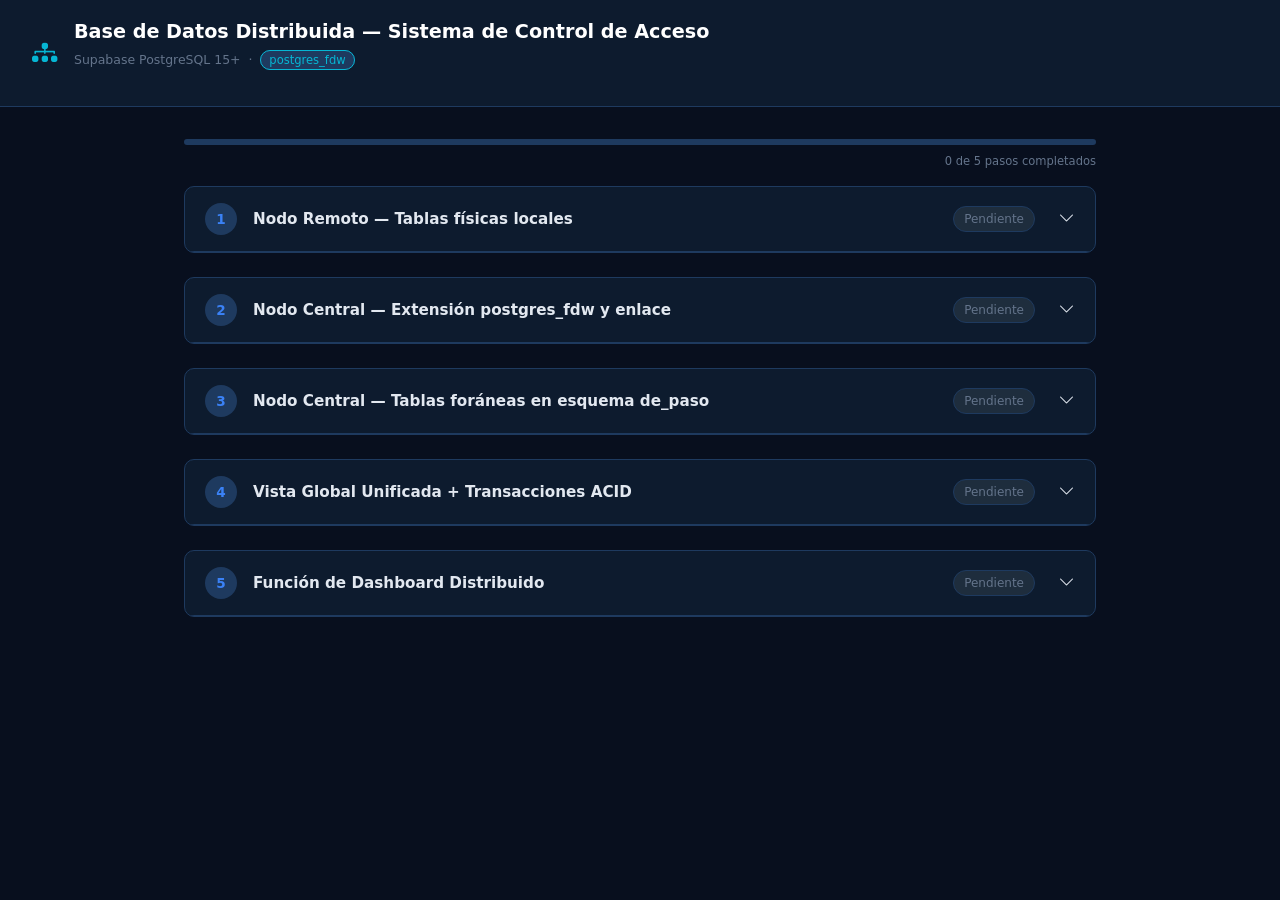
==== basedatoscon.html @ 4af04787 "base" ====
<!DOCTYPE html>
<html lang="es">
<head>
    <meta charset="UTF-8">
    <title>BD Distribuida</title>
    <link href="https://cdn.jsdelivr.net/npm/bootstrap@5.3.3/dist/css/bootstrap.min.css" rel="stylesheet">
    <link rel="stylesheet" href="https://cdn.jsdelivr.net/npm/bootstrap-icons@1.11.3/font/bootstrap-icons.min.css">
    <style>
        :root {
            --bg: #080f1e;
            --panel: #0d1b2e;
            --border: #1e3a5f;
            --accent: #3b82f6;
            --accent2: #06b6d4;
            --success: #10b981;
            --warn: #f59e0b;
            --danger: #ef4444;
            --muted: #64748b;
            --text: #e2e8f0;
        }
        * { box-sizing: border-box; margin: 0; padding: 0; }
        body { background: var(--bg); color: var(--text); font-family: 'Segoe UI', system-ui, sans-serif; min-height: 100vh; }

        header { background: var(--panel); border-bottom: 1px solid var(--border); padding: 1.25rem 2rem; display: flex; align-items: center; gap: 1rem; }
        header i { font-size: 1.6rem; color: var(--accent2); }
        header h1 { font-size: 1.2rem; font-weight: 600; color: #fff; }
        header p { font-size: 0.78rem; color: var(--muted); margin-top: 2px; }
        .badge-alumno { background: #1e3a5f; color: var(--accent2); font-size: 0.72rem; padding: 2px 8px; border-radius: 20px; border: 1px solid var(--accent2); }

        main { max-width: 960px; margin: 2rem auto; padding: 0 1.5rem 4rem; }

        .step-card { background: var(--panel); border: 1px solid var(--border); border-radius: 10px; margin-bottom: 1.5rem; overflow: hidden; }
        .step-header { display: flex; align-items: center; gap: 1rem; padding: 1rem 1.25rem; border-bottom: 1px solid var(--border); cursor: pointer; user-select: none; }
        .step-num { width: 32px; height: 32px; border-radius: 50%; background: #1e3a5f; color: var(--accent); font-weight: 700; font-size: 0.85rem; display: flex; align-items: center; justify-content: center; flex-shrink: 0; }
        .step-title { flex: 1; font-weight: 600; font-size: 0.95rem; }
        .step-status { font-size: 0.75rem; padding: 3px 10px; border-radius: 20px; background: #1e2d3d; color: var(--muted); border: 1px solid var(--border); }
        .step-status.ok { background: #052e16; color: var(--success); border-color: var(--success); }
        .step-status.running { background: #1c1a07; color: var(--warn); border-color: var(--warn); }
        .step-status.error { background: #2d0a0a; color: var(--danger); border-color: var(--danger); }

        .step-body { padding: 1.25rem; display: none; }
        .step-body.open { display: block; }

        .step-desc { font-size: 0.85rem; color: var(--muted); margin-bottom: 1rem; line-height: 1.6; }

        pre { background: #020a14; border: 1px solid var(--border); border-radius: 6px; padding: 1rem; font-size: 0.75rem; color: #7dd3fc; overflow-x: auto; margin-bottom: 1rem; white-space: pre-wrap; }

        .btn-run { background: var(--accent); color: #fff; border: none; border-radius: 6px; padding: 0.5rem 1.25rem; font-size: 0.85rem; font-weight: 600; cursor: pointer; display: inline-flex; align-items: center; gap: 6px; transition: background 0.2s; }
        .btn-run:hover { background: #2563eb; }
        .btn-run:disabled { background: #1e3a5f; color: var(--muted); cursor: not-allowed; }

        .btn-copy { background: transparent; color: var(--muted); border: 1px solid var(--border); border-radius: 6px; padding: 0.4rem 0.9rem; font-size: 0.78rem; cursor: pointer; margin-left: 0.5rem; transition: color 0.2s, border-color 0.2s; }
        .btn-copy:hover { color: var(--accent2); border-color: var(--accent2); }

        .log-box { background: #020a14; border: 1px solid var(--border); border-radius: 6px; padding: 0.75rem 1rem; font-size: 0.78rem; font-family: monospace; min-height: 48px; color: #94a3b8; margin-top: 1rem; display: none; }
        .log-box.visible { display: block; }
        .log-ok { color: var(--success); }
        .log-err { color: var(--danger); }
        .log-info { color: var(--accent2); }

        .input-custom { background: #020a14; border: 1px solid var(--border); border-radius: 6px; padding: 0.5rem 0.75rem; color: var(--text); font-size: 0.85rem; width: 100%; margin-bottom: 0.75rem; }
        .input-custom:focus { outline: none; border-color: var(--accent); }
        label { font-size: 0.78rem; color: var(--muted); margin-bottom: 4px; display: block; }

        .info-box { background: #0a1929; border-left: 3px solid var(--accent); border-radius: 0 6px 6px 0; padding: 0.75rem 1rem; font-size: 0.82rem; color: #93c5fd; margin-bottom: 1rem; }
        .warn-box { background: #1a1200; border-left: 3px solid var(--warn); border-radius: 0 6px 6px 0; padding: 0.75rem 1rem; font-size: 0.82rem; color: #fcd34d; margin-bottom: 1rem; }

        .divider { border: none; border-top: 1px solid var(--border); margin: 0.75rem 0; }

        .chip { display: inline-block; background: #1e3a5f; color: var(--accent2); font-size: 0.7rem; padding: 2px 8px; border-radius: 20px; margin-right: 4px; margin-bottom: 4px; }

        .progress-bar-wrap { background: #1e3a5f; border-radius: 20px; height: 6px; margin-top: 1.5rem; margin-bottom: 0.5rem; overflow: hidden; }
        .progress-bar-fill { height: 100%; background: linear-gradient(90deg, var(--accent), var(--accent2)); border-radius: 20px; transition: width 0.4s; }
        .progress-label { font-size: 0.72rem; color: var(--muted); text-align: right; }
    </style>
</head>
<body>

<header>
    <i class="bi bi-diagram-3-fill"></i>
    <div>
        <h1>Base de Datos Distribuida — Sistema de Control de Acceso</h1>
        <p>Supabase PostgreSQL 15+ &nbsp;·&nbsp; <span class="badge-alumno">postgres_fdw</span></p>
    </div>
</header>

<main>

    <div class="progress-bar-wrap">
        <div class="progress-bar-fill" id="progressBar" style="width:0%"></div>
    </div>
    <p class="progress-label" id="progressLabel">0 de 5 pasos completados</p>

    <!-- PASO 1 -->
    <div class="step-card">
        <div class="step-header" onclick="toggleStep('s1')">
            <div class="step-num">1</div>
            <div class="step-title">Nodo Remoto — Tablas físicas locales</div>
            <span class="step-status" id="status-s1">Pendiente</span>
            <i class="bi bi-chevron-down ms-2" id="icon-s1"></i>
        </div>
        <div class="step-body" id="body-s1">
            <p class="step-desc">
                Crea las tablas físicas en el <strong>Nodo Remoto (Sucursal)</strong>. 
                Estas no dependen del nodo central y almacenan los fragmentos horizontales 
                de estudiantes remotos y los datos biométricos pesados (fotos y encodings).
            </p>
            <div class="info-box"><i class="bi bi-info-circle"></i> Ejecuta este bloque en el SQL Editor del <strong>proyecto Supabase del Nodo Remoto</strong>.</div>
            <span class="chip">Fragmentación Horizontal</span>
            <span class="chip">Fragmentación Vertical</span>
            <pre id="sql-s1">-- Fragmento Horizontal: Alumnos asignados a la sucursal remota
CREATE TABLE IF NOT EXISTS public.estudiantes_remotos (
  matricula   text PRIMARY KEY,
  persona_id  integer,
  carrera     text NOT NULL,
  semestre    integer NOT NULL,
  estado      text NOT NULL,
  nombre      character varying DEFAULT ''
);

-- Fragmento Vertical: Datos pesados de autenticación biométrica
CREATE TABLE IF NOT EXISTS public.personas_biometria_remota (
  id            integer PRIMARY KEY,
  foto_url      text,
  foto_encoding text
);</pre>
            <button class="btn-run" onclick="ejecutarPaso('s1')"><i class="bi bi-play-fill"></i> Marcar como ejecutado</button>
            <button class="btn-copy" onclick="copiarSQL('sql-s1')"><i class="bi bi-clipboard"></i> Copiar SQL</button>
            <div class="log-box" id="log-s1"></div>
        </div>
    </div>

    <!-- PASO 2 -->
    <div class="step-card">
        <div class="step-header" onclick="toggleStep('s2')">
            <div class="step-num">2</div>
            <div class="step-title">Nodo Central — Extensión postgres_fdw y enlace</div>
            <span class="step-status" id="status-s2">Pendiente</span>
            <i class="bi bi-chevron-down ms-2" id="icon-s2"></i>
        </div>
        <div class="step-body" id="body-s2">
            <p class="step-desc">
                Instala la extensión <code>postgres_fdw</code> en el Nodo Central, 
                configura el servidor foráneo apuntando al Nodo Remoto vía el 
                Connection Pooler (puerto 6543) y mapea las credenciales de acceso.
            </p>
            <div class="warn-box"><i class="bi bi-exclamation-triangle"></i> Reemplaza el host y la contraseña con los valores reales de tu Nodo Remoto antes de ejecutar.</div>
            <span class="chip">Conexión Multi-Nodo</span>
            <span class="chip">Connection Pooler :6543</span>

            <label>Host del Nodo Remoto</label>
            <input class="input-custom" id="input-host" placeholder="db.XXXXXXXXXXXX.supabase.co" oninput="actualizarSQL()">

            <label>Contraseña del Nodo Remoto</label>
            <input class="input-custom" id="input-pass" type="password" placeholder="ContraNodo2026!" oninput="actualizarSQL()">

            <pre id="sql-s2">-- 1. Habilitar extensión FDW
CREATE EXTENSION IF NOT EXISTS postgres_fdw;

-- 2. Registrar servidor foráneo (Nodo Remoto)
DROP SERVER IF EXISTS servidor_sucursal CASCADE;
CREATE SERVER servidor_sucursal
  FOREIGN DATA WRAPPER postgres_fdw
  OPTIONS (host 'db.XXXXXXXXXXXX.supabase.co', dbname 'postgres', port '6543');

-- 3. Mapeo de credenciales
CREATE USER MAPPING FOR postgres
  SERVER servidor_sucursal
  OPTIONS (user 'postgres', password 'TU_CONTRASEÑA');</pre>
            <button class="btn-run" onclick="ejecutarPaso('s2')"><i class="bi bi-play-fill"></i> Marcar como ejecutado</button>
            <button class="btn-copy" onclick="copiarSQL('sql-s2')"><i class="bi bi-clipboard"></i> Copiar SQL</button>
            <div class="log-box" id="log-s2"></div>
        </div>
    </div>

    <!-- PASO 3 -->
    <div class="step-card">
        <div class="step-header" onclick="toggleStep('s3')">
            <div class="step-num">3</div>
            <div class="step-title">Nodo Central — Tablas foráneas en esquema de_paso</div>
            <span class="step-status" id="status-s3">Pendiente</span>
            <i class="bi bi-chevron-down ms-2" id="icon-s3"></i>
        </div>
        <div class="step-body" id="body-s3">
            <p class="step-desc">
                Crea el esquema <code>de_paso</code> para encapsular las tablas foráneas y evitar colisiones 
                de caché en la interfaz web. Luego enlaza las tablas físicas del Nodo Remoto.
            </p>
            <span class="chip">Transparencia de Localización</span>
            <pre id="sql-s3">-- Esquema dedicado para tablas foráneas
CREATE SCHEMA IF NOT EXISTS de_paso;

-- Enlace a tabla de estudiantes remotos
CREATE FOREIGN TABLE IF NOT EXISTS de_paso.estudiantes_remotos_link (
  matricula   text,
  persona_id  integer,
  carrera     text,
  semestre    integer,
  estado      text,
  nombre      character varying
) SERVER servidor_sucursal
  OPTIONS (schema_name 'public', table_name 'estudiantes_remotos');

-- Enlace a tabla de biometría remota
CREATE FOREIGN TABLE IF NOT EXISTS de_paso.personas_biometria_link (
  id            integer,
  foto_url      text,
  foto_encoding text
) SERVER servidor_sucursal
  OPTIONS (schema_name 'public', table_name 'personas_biometria_remota');</pre>
            <button class="btn-run" onclick="ejecutarPaso('s3')"><i class="bi bi-play-fill"></i> Marcar como ejecutado</button>
            <button class="btn-copy" onclick="copiarSQL('sql-s3')"><i class="bi bi-clipboard"></i> Copiar SQL</button>
            <div class="log-box" id="log-s3"></div>
        </div>
    </div>

    <!-- PASO 4 -->
    <div class="step-card">
        <div class="step-header" onclick="toggleStep('s4')">
            <div class="step-num">4</div>
            <div class="step-title">Vista Global Unificada + Transacciones ACID</div>
            <span class="step-status" id="status-s4">Pendiente</span>
            <i class="bi bi-chevron-down ms-2" id="icon-s4"></i>
        </div>
        <div class="step-body" id="body-s4">
            <p class="step-desc">
                Crea la vista <code>vista_global_estudiantes</code> que unifica datos locales y remotos 
                mediante UNION ALL. Luego implementa las tres funciones transaccionales PL/pgSQL 
                con propiedades ACID y ROLLBACK automático ante fallos.
            </p>
            <span class="chip">ACID</span><span class="chip">PL/pgSQL</span><span class="chip">UNION ALL</span><span class="chip">ROLLBACK</span>
            <pre id="sql-s4">-- Vista Global Unificada (abstrae el origen físico del dato)
CREATE OR REPLACE VIEW public.vista_global_estudiantes AS
SELECT matricula, persona_id, carrera, semestre, estado, nombre,
       'Local (Nodo Central)'::text AS origen_datos
FROM public.estudiantes WHERE estado = 'Activo'
UNION ALL
SELECT matricula, persona_id, carrera, semestre, estado, nombre,
       'Remoto (Nodo Sucursal)'::text AS origen_datos
FROM de_paso.estudiantes_remotos_link;

-- Transacción 1: Escritura fragmentada vertical
CREATE OR REPLACE FUNCTION registrar_persona_distribuida(
  p_nombre text, p_apellido text, p_rol_id integer,
  p_foto_url text, p_foto_encoding text
) RETURNS integer LANGUAGE plpgsql AS $$
DECLARE nuevo_id integer;
BEGIN
  INSERT INTO public.personas (nombre, apellido, rol_id, activo)
  VALUES (p_nombre, p_apellido, p_rol_id, true)
  RETURNING id INTO nuevo_id;

  INSERT INTO de_paso.personas_biometria_link (id, foto_url, foto_encoding)
  VALUES (nuevo_id, p_foto_url, p_foto_encoding);

  RETURN nuevo_id;
END; $$;

-- Transacción 2: Logs de accesos + presencia en tiempo real
CREATE OR REPLACE FUNCTION registrar_acceso_y_presencia(
  p_persona_id integer, p_matricula text,
  p_carrera text, p_tipo text, p_camara text
) RETURNS void LANGUAGE plpgsql AS $$
BEGIN
  INSERT INTO public.entradas_salidas (persona_id, matricula, carrera, tipo, camara)
  VALUES (p_persona_id, p_matricula, p_carrera, p_tipo, p_camara);

  INSERT INTO public.presencia_actual (persona_id, dentro, ultima_actualizacion)
  VALUES (p_persona_id, (p_tipo = 'Entrada'), now())
  ON CONFLICT (persona_id)
  DO UPDATE SET dentro = (p_tipo = 'Entrada'), ultima_actualizacion = now();
END; $$;

-- Transacción 3: Control de emergencias con cascada
CREATE OR REPLACE FUNCTION activar_bloqueo_emergencia(
  p_codigo_id uuid, p_tipo text
) RETURNS void LANGUAGE plpgsql AS $$
BEGIN
  INSERT INTO public.emergencias_activas (codigo_id, tipo, activo)
  VALUES (p_codigo_id, p_tipo, true);

  UPDATE public.modo_acceso
  SET modo = 'bloqueo_total', actualizado_en = now()
  WHERE id = 1;
END; $$;</pre>
            <button class="btn-run" onclick="ejecutarPaso('s4')"><i class="bi bi-play-fill"></i> Marcar como ejecutado</button>
            <button class="btn-copy" onclick="copiarSQL('sql-s4')"><i class="bi bi-clipboard"></i> Copiar SQL</button>
            <div class="log-box" id="log-s4"></div>
        </div>
    </div>

    <!-- PASO 5 -->
    <div class="step-card">
        <div class="step-header" onclick="toggleStep('s5')">
            <div class="step-num">5</div>
            <div class="step-title">Función de Dashboard Distribuido</div>
            <span class="step-status" id="status-s5">Pendiente</span>
            <i class="bi bi-chevron-down ms-2" id="icon-s5"></i>
        </div>
        <div class="step-body" id="body-s5">
            <p class="step-desc">
                Crea la función <code>obtener_dashboard_distribuido()</code> optimizada con índices 
                en llaves primarias. Provee datos combinados de ambos nodos para el panel de control 
                del frontend mediante una sola llamada RPC.
            </p>
            <span class="chip">Optimización servidor</span><span class="chip">RPC</span>
            <pre id="sql-s5">CREATE OR REPLACE FUNCTION obtener_dashboard_distribuido()
RETURNS TABLE (
  matricula  text,
  nombre     character varying,
  carrera    text,
  estado     text,
  nodo       text
) LANGUAGE plpgsql AS $$
BEGIN
  RETURN QUERY
  SELECT v.matricula, v.nombre, v.carrera, v.estado, v.origen_datos
  FROM public.vista_global_estudiantes v
  ORDER BY v.carrera, v.matricula;
END; $$;</pre>
            <button class="btn-run" onclick="ejecutarPaso('s5')"><i class="bi bi-play-fill"></i> Marcar como ejecutado</button>
            <button class="btn-copy" onclick="copiarSQL('sql-s5')"><i class="bi bi-clipboard"></i> Copiar SQL</button>
            <div class="log-box" id="log-s5"></div>
        </div>
    </div>

</main>

<script src="https://cdn.jsdelivr.net/npm/bootstrap@5.3.3/dist/js/bootstrap.bundle.min.js"></script>
<script src="basadatosconsul.js"></script>
</body>
</html>
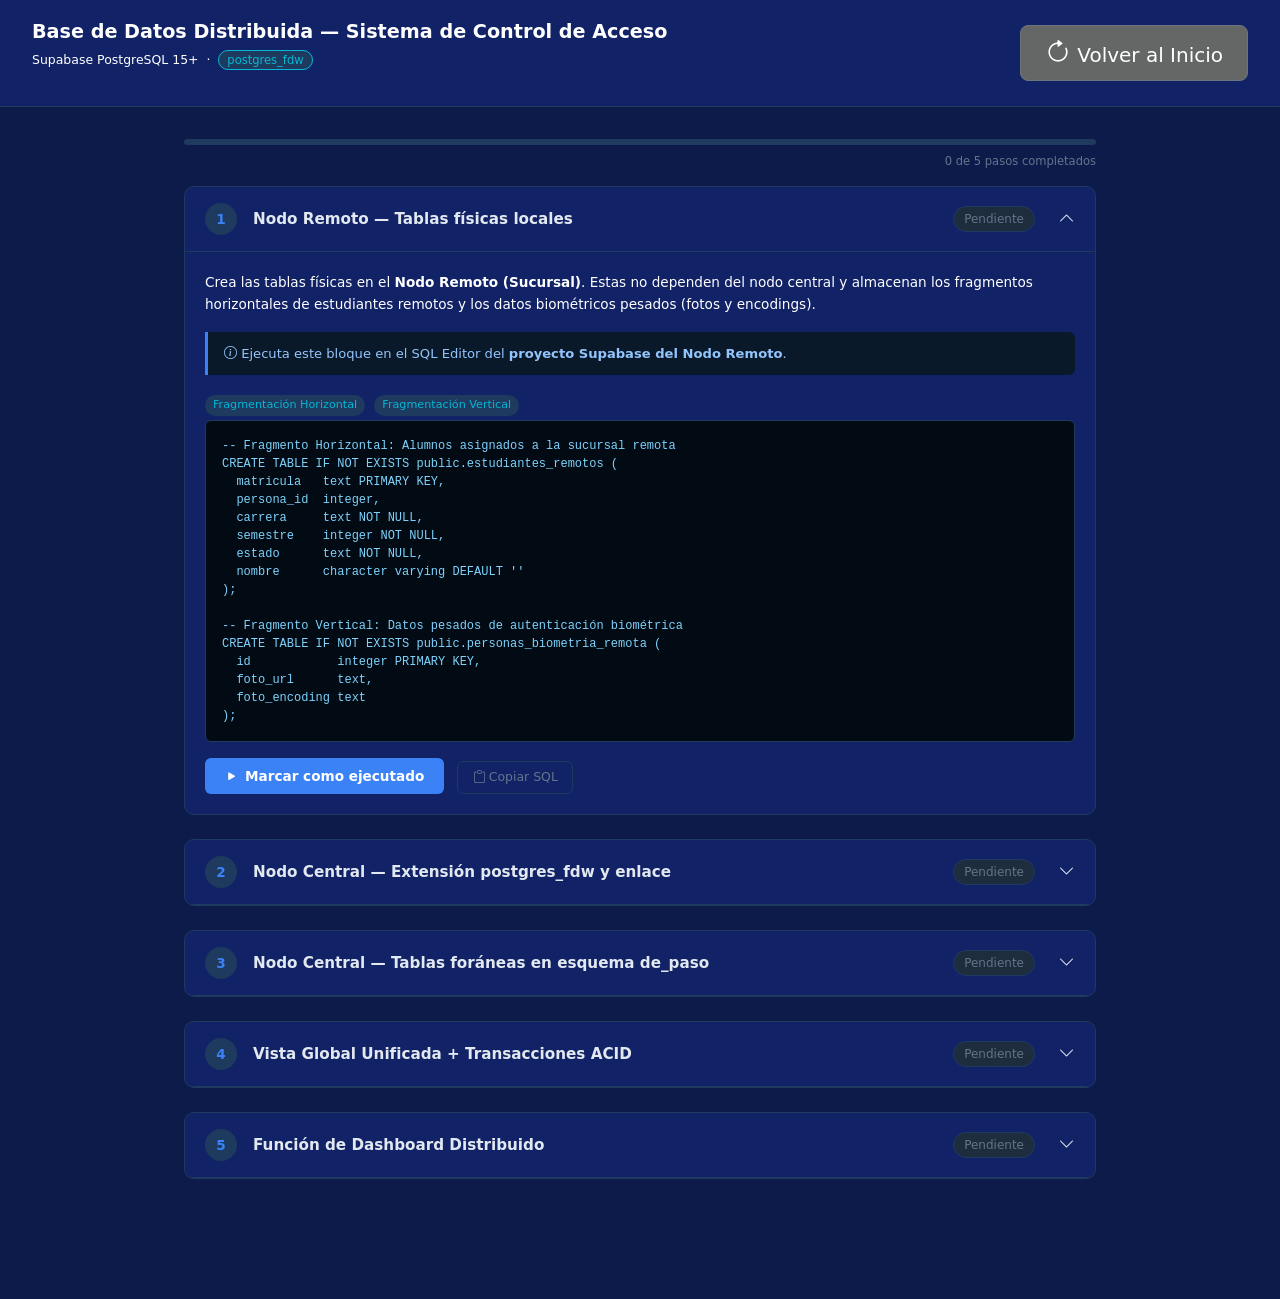
==== commit c3fff7ad: "consulta" ====
--- a/basedatoscon.html
+++ b/basedatoscon.html
@@ -7,8 +7,8 @@
     <link rel="stylesheet" href="https://cdn.jsdelivr.net/npm/bootstrap-icons@1.11.3/font/bootstrap-icons.min.css">
     <style>
         :root {
-            --bg: #080f1e;
-            --panel: #0d1b2e;
+            --bg: #0d1b4b;
+            --panel: #112266;
             --border: #1e3a5f;
             --accent: #3b82f6;
             --accent2: #06b6d4;
@@ -76,13 +76,19 @@
 </head>
 <body>
 
-<header>
-    <i class="bi bi-diagram-3-fill"></i>
+<header class="d-flex justify-content-between align-items-center">
+
     <div>
         <h1>Base de Datos Distribuida — Sistema de Control de Acceso</h1>
-        <p>Supabase PostgreSQL 15+ &nbsp;·&nbsp; <span class="badge-alumno">postgres_fdw</span></p>
-    </div>
-</header>
+        <p class="text-white"> Supabase PostgreSQL 15+ &nbsp;·&nbsp; <span class="badge-alumno">postgres_fdw</span></p>
+    </div>
+ <a href="index.html"
+       class="btn btn-outline-secondary btn-lg text-white px-4"
+       style="background:#656767;">
+        <i class="bi bi-arrow-clockwise"style="color:inherit;"></i>  
+        Volver al Inicio
+    </a>
+    </header>
 
 <main>
 
@@ -100,7 +106,7 @@
             <i class="bi bi-chevron-down ms-2" id="icon-s1"></i>
         </div>
         <div class="step-body" id="body-s1">
-            <p class="step-desc">
+            <p class="step-desc text-white">
                 Crea las tablas físicas en el <strong>Nodo Remoto (Sucursal)</strong>. 
                 Estas no dependen del nodo central y almacenan los fragmentos horizontales 
                 de estudiantes remotos y los datos biométricos pesados (fotos y encodings).
@@ -327,6 +333,7 @@
 </main>
 
 <script src="https://cdn.jsdelivr.net/npm/bootstrap@5.3.3/dist/js/bootstrap.bundle.min.js"></script>
-<script src="basadatosconsul.js"></script>
+<script src="https://cdn.jsdelivr.net/npm/bootstrap@5.3.3/dist/js/bootstrap.bundle.min.js"></script>
+<script src="js/basadatosconsul.js"></script>
 </body>
 </html>
